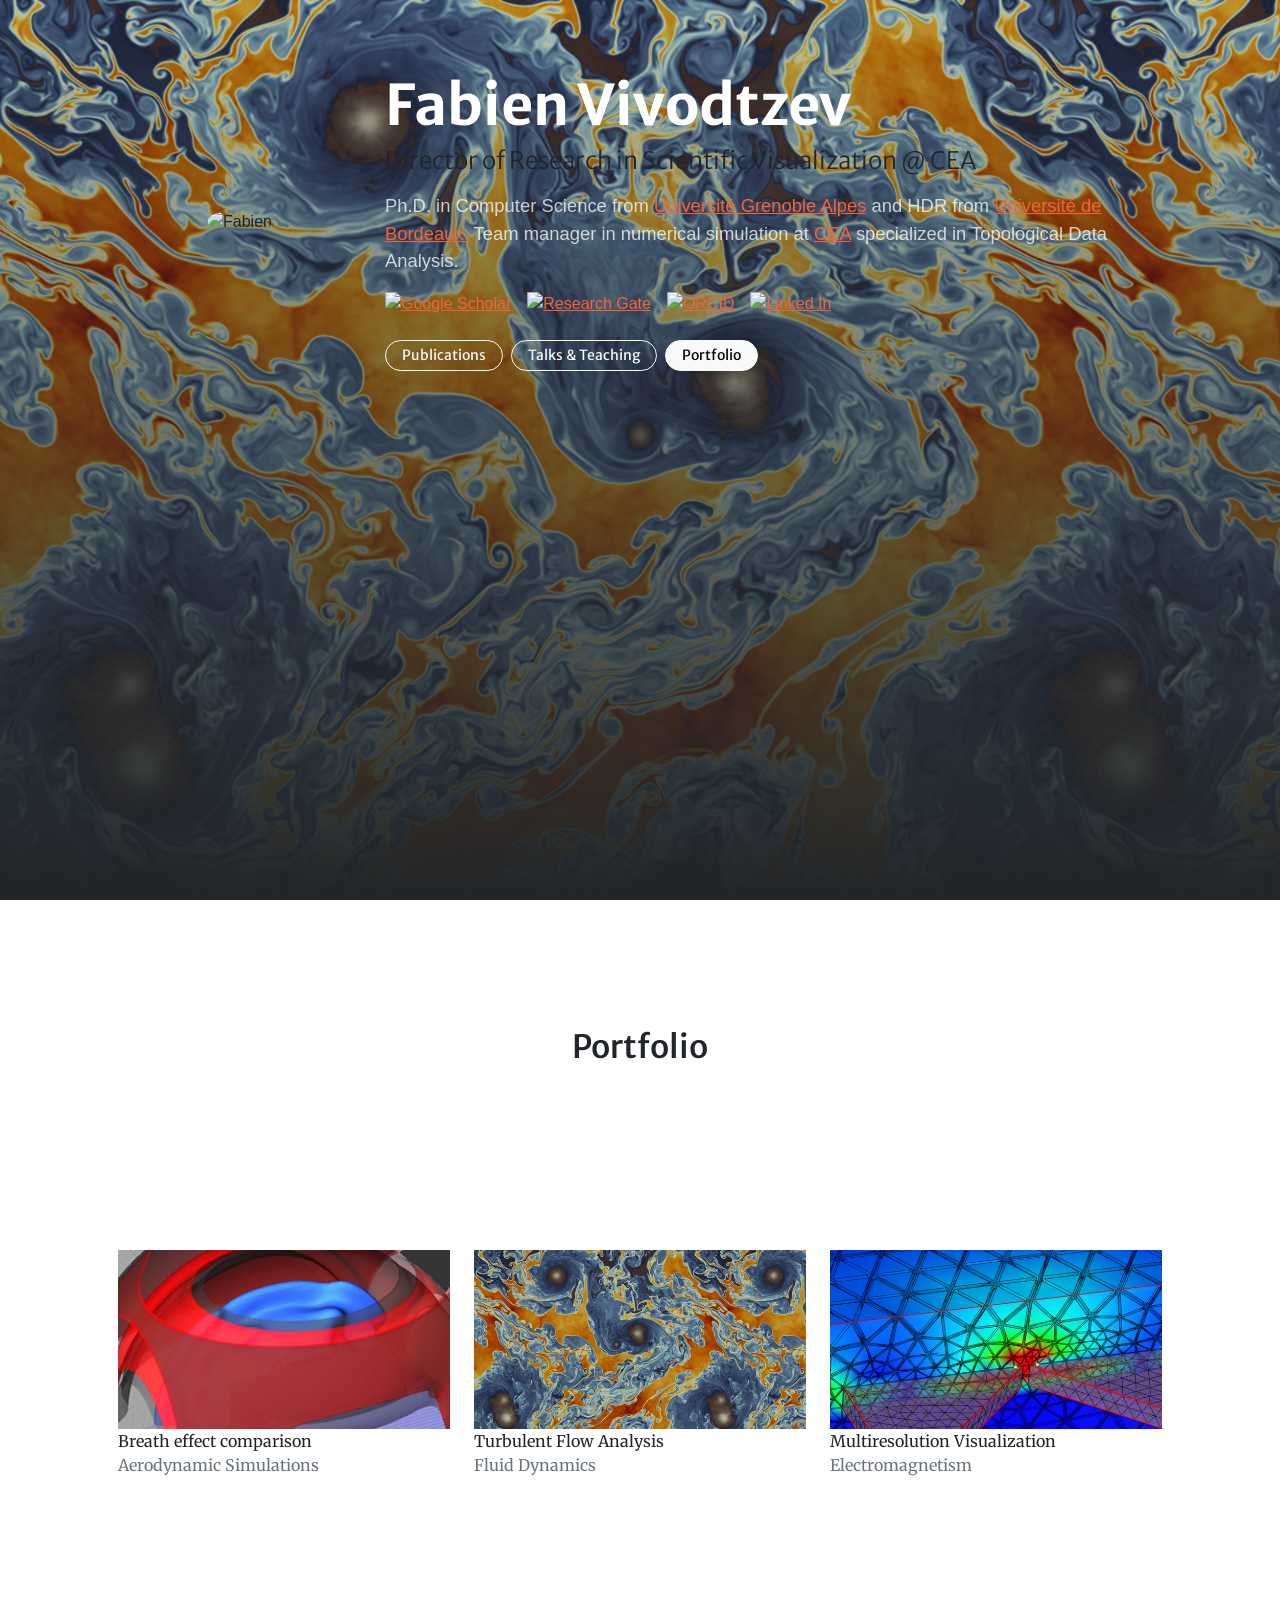
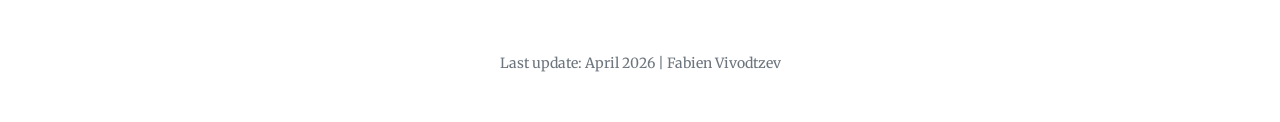
==== portfolio.html @ c3e239fa "new design" ====
<!DOCTYPE html>
<html lang="en">

<head>
    <meta charset="utf-8" />
    <meta name="viewport" content="width=device-width, initial-scale=1, shrink-to-fit=no" />
    <meta name="description" content="Fabien Vivodtzev - Portfolio" />
    <meta name="author" content="Fabien Vivodtzev" />
    <title>Portfolio | Fabien Vivodtzev</title>
    <link rel="icon" type="image/x-icon" href="./img/icone2.png" />

    <link href="https://fonts.googleapis.com/css?family=Merriweather+Sans:400,700" rel="stylesheet" />
    <link href="https://fonts.googleapis.com/css?family=Merriweather:400,300,300italic,400italic,700,700italic" rel="stylesheet" type="text/css" />

    <link href="css/styles.css" rel="stylesheet" />
    <link href="css/mystyle.css" rel="stylesheet" />
</head>

<body id="page-top">



<header class="masthead banner-mode" id="home">
    <div class="container px-4 px-lg-5">
        <div class="row align-items-center">
            <div class="col-md-4 col-lg-3 text-center mb-4 mb-md-0">
                <img src="./img/portrait-5.jpg" class="img-fluid rounded-circle portrait-banner" alt="Fabien">
            </div>
            <div class="col-md-8 col-lg-9 text-md-start text-center">
                <h1 class="text-white fw-bold mb-2">Fabien Vivodtzev</h1>
                <h2 class="text-primary-light mb-3 fs-4 fw-light">Director of Research in Scientific Visualization @ CEA</h2>
                <p class="text-white-75 banner-bio">
                    Ph.D. in Computer Science from <a href="https:">Université Grenoble Alpes</a> and HDR from <a href="https:">Université de Bordeaux.</a>
                    Team manager in numerical simulation at <a href="https://www.cea.fr">CEA</a> specialized in Topological Data Analysis.
                </p>
           


                       <div class="mt-3 d-flex flex-wrap gap-3 justify-content-center justify-content-md-start">
    <a href="https://scholar.google.fr/citations?user=md5jJRoAAAAJ&hl" class="social-btn" title="Google Scholar">
        <img src="./img/icon-google-scholar.png" alt="Google Scholar">
    </a>
   
           <a href="https://www.researchgate.net/profile/Fabien-Vivodtzev" class="social-btn" title="ResearchGate">
        <img src="./img/icon-researchgate.png" alt="Research Gate"> </a>

    <a href="https://orcid.org/0009-0001-5302-5477" class="social-btn" title="ORCID">
        <img src="./img/icon-orcid.png" alt="ORCID">
    </a>

     <a href="https://www.linkedin.com/in/fabien-vivodtzev/" class="social-btn" title="LinkedIn">
        <img src="./img/icon-linkedin.png" alt="Linked In"> </a>


        



</div>





                <div class="mt-4 d-flex flex-wrap gap-2 justify-content-center justify-content-md-start">
                    <a href="index.html" class="btn btn-outline-light btn-sm rounded-pill px-3 ">Publications</a>
                    <a href="talks.html"   class="btn btn-outline-light btn-sm rounded-pill px-3">Talks & Teaching</a>
                    <a href="portfolio.html"    class="btn btn-light btn-sm rounded-pill px-3 shadow-sm">Portfolio</a>
                </div>
                

         


            </div>
        </div>
    </div>
</header>



    <section class="page-section section-banner-dark" id="portfolio">
        <div class="container px-4 px-lg-5">
            <div class="row justify-content-center">
                <div class="col-auto text-center">
                    <div class="d-inline-flex flex-column align-items-center">
                        <div class="d-flex align-items-center gap-3 mb-2">
                            <h2 class="section-title-modern mb-0">Portfolio</h2>
                        </div>
                        <div class="title-underline w-100"></div>
                    </div>
                </div>
            </div>
        </div>
    </section>

    <section class="page-section pt-5">
        <div class="container px-4 px-lg-5">
            <div class="row g-4">
                
                <div class="col-lg-4 col-md-6">
                    <div class="portfolio-item-modern">
                        <a class="portfolio-link" href="./portfolio/fullsize/1.png">
                            <div class="portfolio-hover">
                                <div class="portfolio-hover-content"><i class="fas fa-plus fa-2x"></i></div>
                            </div>
                            <img class="img-fluid portfolio-img" src="./portfolio/thumbnails/1.jpg" alt="Aerodynamic" />
                        </a>
                        <div class="portfolio-caption">
                            <div class="portfolio-caption-heading">Breath effect comparison</div>
                            <div class="portfolio-caption-subheading text-muted">Aerodynamic Simulations</div>
                        </div>
                    </div>
                </div>

                <div class="col-lg-4 col-md-6">
                    <div class="portfolio-item-modern">
                        <a class="portfolio-link" href="./portfolio/fullsize/2.png">
                            <div class="portfolio-hover">
                                <div class="portfolio-hover-content"><i class="fas fa-plus fa-2x"></i></div>
                            </div>
                            <img class="img-fluid portfolio-img" src="./portfolio/thumbnails/2.jpg" alt="Fluid" />
                        </a>
                        <div class="portfolio-caption">
                            <div class="portfolio-caption-heading">Turbulent Flow Analysis</div>
                            <div class="portfolio-caption-subheading text-muted">Fluid Dynamics</div>
                        </div>
                    </div>
                </div>

                <div class="col-lg-4 col-md-6">
                    <div class="portfolio-item-modern">
                        <a class="portfolio-link" href="./portfolio/fullsize/3.png">
                            <div class="portfolio-hover">
                                <div class="portfolio-hover-content"><i class="fas fa-plus fa-2x"></i></div>
                            </div>
                            <img class="img-fluid portfolio-img" src="./portfolio/thumbnails/3.jpg" alt="Electro" />
                        </a>
                        <div class="portfolio-caption">
                            <div class="portfolio-caption-heading">Multiresolution Visualization</div>
                            <div class="portfolio-caption-subheading text-muted">Electromagnetism</div>
                        </div>
                    </div>
                </div>

            </div>
        </div>
    </section>

    <footer class=" py-5">
        <div class="container px-4 px-lg-5">
            <div class="small text-center text-muted">Last update: April 2026 | Fabien Vivodtzev</div>
        </div>
    </footer>

    <script src="js/bootstrap.bundle.min.js"></script>
    <script src="js/scripts.js"></script>
</body>
</html>
---- css/mystyle.css ----
.masthead {
    height: 100vh;
    min-height: 500px;
    /* background-image: url('https://source.unsplash.com/BtbjCFUvBXs/1920x1080'); */
    background-size: cover;
    background-position: center;
    background-repeat: no-repeat;
    font-family: Open Sans, sans-serif;
  }

  .cropped {
    width: 150px; /* width of container */
    height: 600px; /* height of container */
    overflow: hidden;
    border: 5px solid black;
}

.cropped img {
    margin: -10px 0px 0px -180px;
}

.texthead {
  font-size: calc(10% + 1vw + 1vh);
}
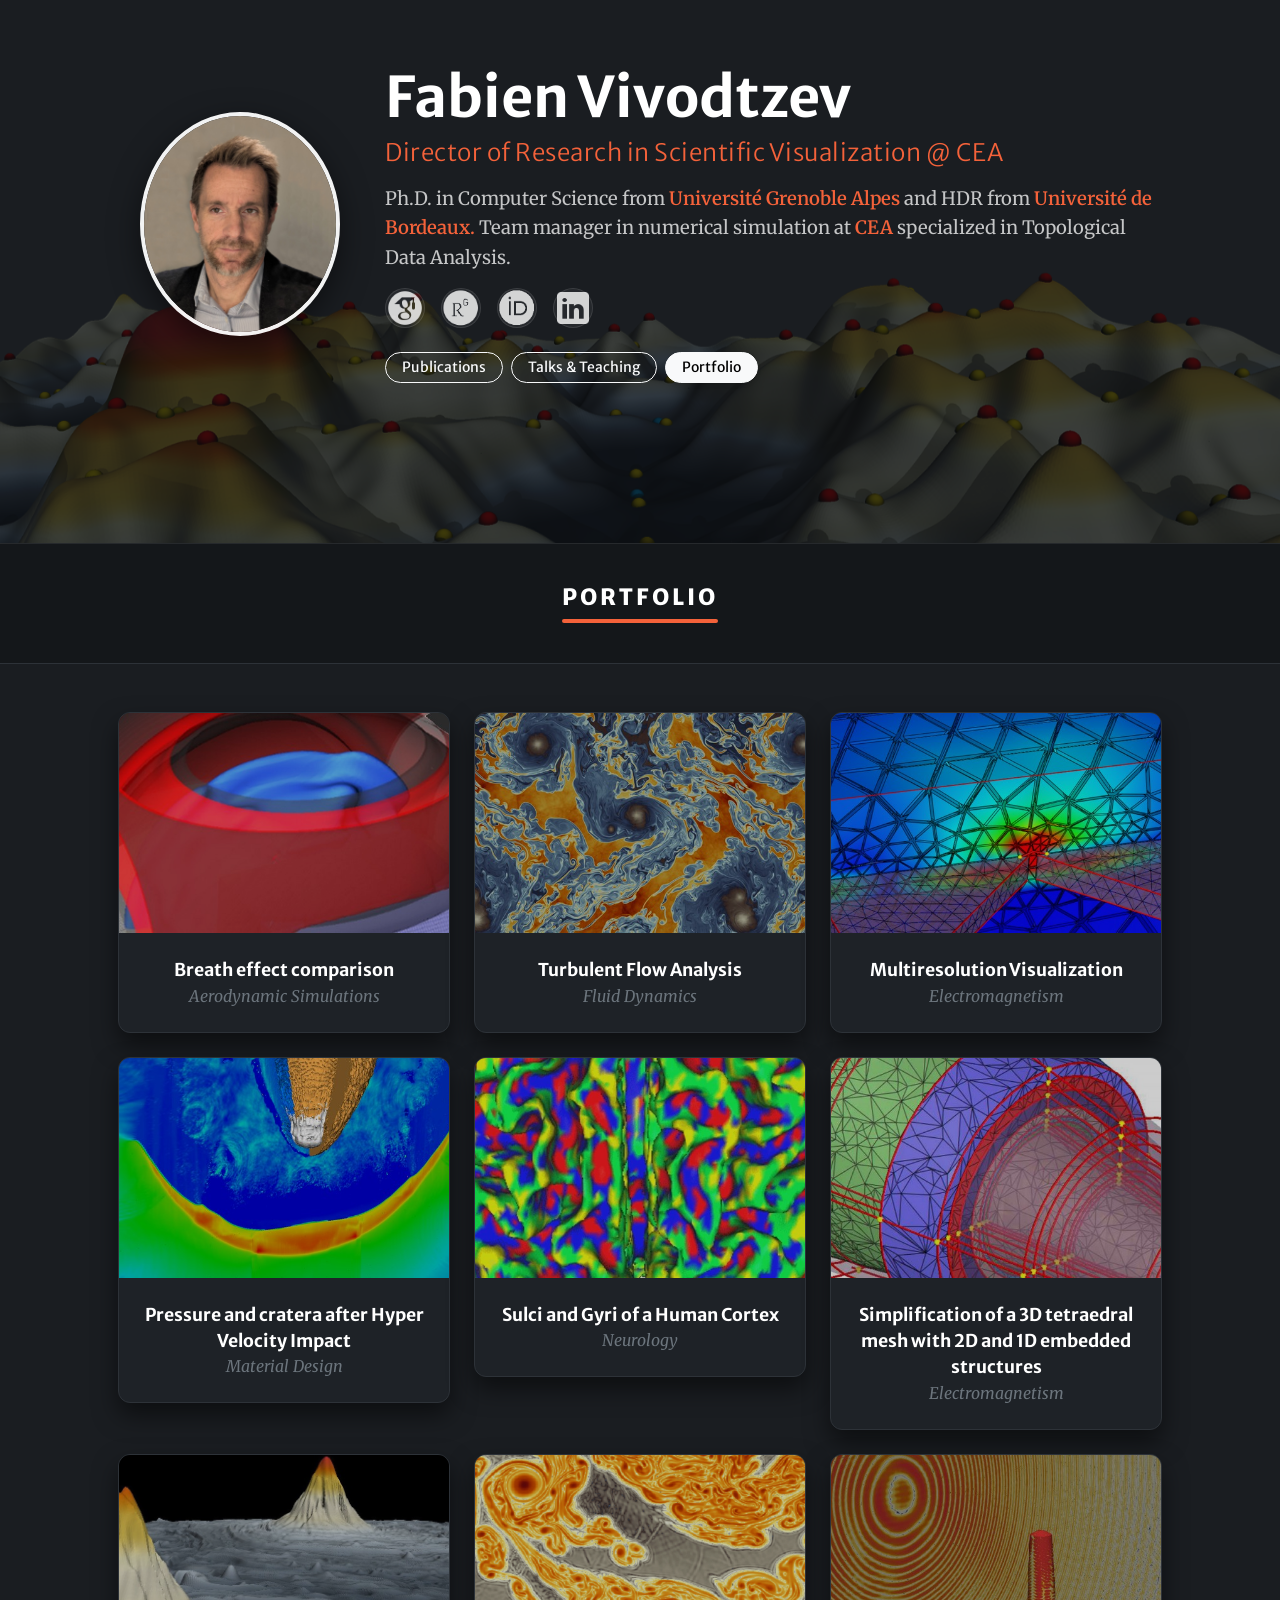
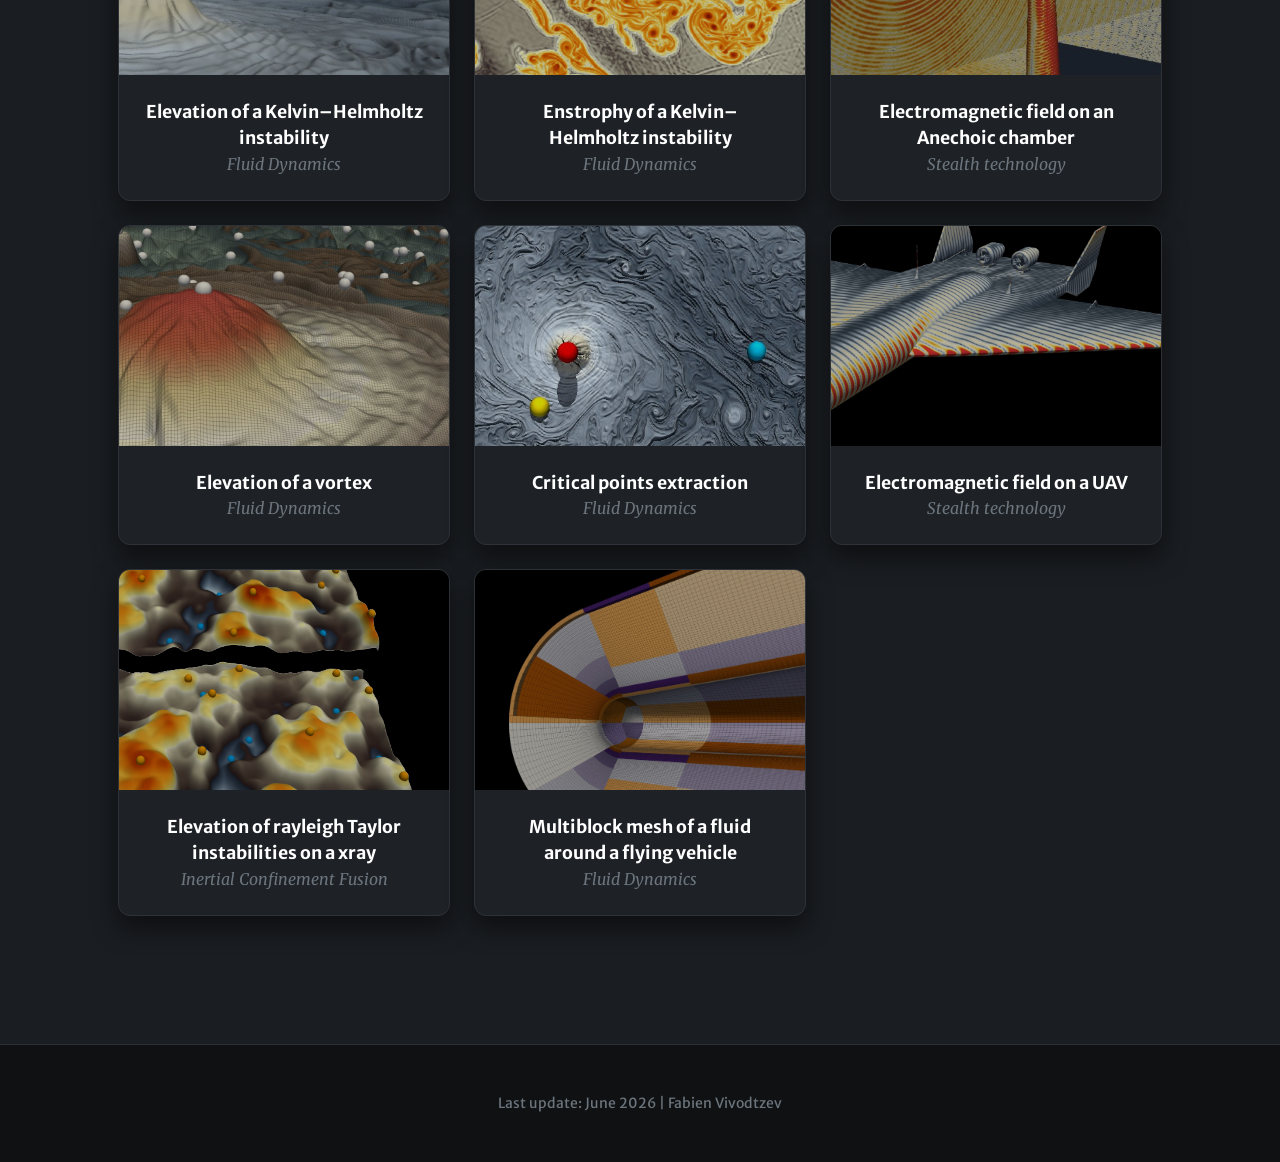
==== commit 71ba07ea: "add pictures to portfolio" ====
--- a/portfolio.html
+++ b/portfolio.html
@@ -143,13 +143,225 @@
                     </div>
                 </div>
 
+
+
+
+
+
+       <div class="col-lg-4 col-md-6">
+                    <div class="portfolio-item-modern">
+                        <a class="portfolio-link" href="./portfolio/fullsize/4.png">
+                            <div class="portfolio-hover">
+                                <div class="portfolio-hover-content"><i class="fas fa-plus fa-2x"></i></div>
+                            </div>
+                            <img class="img-fluid portfolio-img" src="./portfolio/thumbnails/4.jpg" alt="Electro" />
+                        </a>
+                        <div class="portfolio-caption">
+                            <div class="portfolio-caption-heading">Pressure and cratera after Hyper Velocity Impact</div>
+                            <div class="portfolio-caption-subheading text-muted">Material Design</div>
+                        </div>
+                    </div>
+                </div>
+
+
+
+
+       <div class="col-lg-4 col-md-6">
+                    <div class="portfolio-item-modern">
+                        <a class="portfolio-link" href="./portfolio/fullsize/5.jpg">
+                            <div class="portfolio-hover">
+                                <div class="portfolio-hover-content"><i class="fas fa-plus fa-2x"></i></div>
+                            </div>
+                            <img class="img-fluid portfolio-img" src="./portfolio/thumbnails/5.jpg" alt="Electro" />
+                        </a>
+                        <div class="portfolio-caption">
+                            <div class="portfolio-caption-heading">Sulci and Gyri of a Human Cortex</div>
+                            <div class="portfolio-caption-subheading text-muted">Neurology</div>
+                        </div>
+                    </div>
+                </div>
+
+
+       <div class="col-lg-4 col-md-6">
+                    <div class="portfolio-item-modern">
+                        <a class="portfolio-link" href="./portfolio/fullsize/6.jpg">
+                            <div class="portfolio-hover">
+                                <div class="portfolio-hover-content"><i class="fas fa-plus fa-2x"></i></div>
+                            </div>
+                            <img class="img-fluid portfolio-img" src="./portfolio/thumbnails/6.jpg" alt="Electro" />
+                        </a>
+                        <div class="portfolio-caption">
+                            <div class="portfolio-caption-heading">Simplification of a 3D tetraedral mesh with 2D and 1D embedded structures</div>
+                            <div class="portfolio-caption-subheading text-muted">Electromagnetism</div>
+                        </div>
+                    </div>
+                </div>
+
+
+
+       <div class="col-lg-4 col-md-6">
+                    <div class="portfolio-item-modern">
+                        <a class="portfolio-link" href="./portfolio/fullsize/zoom-khi.png">
+                            <div class="portfolio-hover">
+                                <div class="portfolio-hover-content"><i class="fas fa-plus fa-2x"></i></div>
+                            </div>
+                            <img class="img-fluid portfolio-img" src="./portfolio/thumbnails/zoom-khi.jpg" alt="Electro" />
+                        </a>
+                        <div class="portfolio-caption">
+                            <div class="portfolio-caption-heading">Elevation of a Kelvin–Helmholtz instability</div>
+                            <div class="portfolio-caption-subheading text-muted">Fluid Dynamics</div>
+                        </div>
+                    </div>
+                </div>
+
+
+
+       <div class="col-lg-4 col-md-6">
+                    <div class="portfolio-item-modern">
+                        <a class="portfolio-link" href="./portfolio/fullsize/turbulence1.png">
+                            <div class="portfolio-hover">
+                                <div class="portfolio-hover-content"><i class="fas fa-plus fa-2x"></i></div>
+                            </div>
+                            <img class="img-fluid portfolio-img" src="./portfolio/thumbnails/turbulence1.jpg" alt="Electro" />
+                        </a>
+                        <div class="portfolio-caption">
+                            <div class="portfolio-caption-heading">Enstrophy of a Kelvin–Helmholtz instability</div>
+                            <div class="portfolio-caption-subheading text-muted">Fluid Dynamics</div>
+                        </div>
+                    </div>
+                </div>
+
+
+
+
+
+
+       <div class="col-lg-4 col-md-6">
+                    <div class="portfolio-item-modern">
+                        <a class="portfolio-link" href="./portfolio/fullsize/iris.png">
+                            <div class="portfolio-hover">
+                                <div class="portfolio-hover-content"><i class="fas fa-plus fa-2x"></i></div>
+                            </div>
+                            <img class="img-fluid portfolio-img" src="./portfolio/thumbnails/iris.jpg" alt="Electro" />
+                        </a>
+                        <div class="portfolio-caption">
+                            <div class="portfolio-caption-heading">Electromagnetic field on an Anechoic chamber</div>
+                            <div class="portfolio-caption-subheading text-muted">Stealth technology</div>
+                        </div>
+                    </div>
+                </div>
+
+
+
+
+                       <div class="col-lg-4 col-md-6">
+                    <div class="portfolio-item-modern">
+                        <a class="portfolio-link" href="./portfolio/fullsize/morse.png">
+                            <div class="portfolio-hover">
+                                <div class="portfolio-hover-content"><i class="fas fa-plus fa-2x"></i></div>
+                            </div>
+                            <img class="img-fluid portfolio-img" src="./portfolio/thumbnails/morse.jpg" alt="Electro" />
+                        </a>
+                        <div class="portfolio-caption">
+                            <div class="portfolio-caption-heading">Elevation of a vortex </div>
+                            <div class="portfolio-caption-subheading text-muted">Fluid Dynamics</div>
+                        </div>
+                    </div>
+                </div>
+
+
+
+
+                       <div class="col-lg-4 col-md-6">
+                    <div class="portfolio-item-modern">
+                        <a class="portfolio-link" href="./portfolio/fullsize/noise-01-cp.png">
+                            <div class="portfolio-hover">
+                                <div class="portfolio-hover-content"><i class="fas fa-plus fa-2x"></i></div>
+                            </div>
+                            <img class="img-fluid portfolio-img" src="./portfolio/thumbnails/noise-01-cp.jpg" alt="Electro" />
+                        </a>
+                        <div class="portfolio-caption">
+                            <div class="portfolio-caption-heading">Critical points extraction  </div>
+                            <div class="portfolio-caption-subheading text-muted">Fluid Dynamics</div>
+                        </div>
+                    </div>
+                </div>
+
+
+
+
+
+                       <div class="col-lg-4 col-md-6">
+                    <div class="portfolio-item-modern">
+                        <a class="portfolio-link" href="./portfolio/fullsize/uav.png">
+                            <div class="portfolio-hover">
+                                <div class="portfolio-hover-content"><i class="fas fa-plus fa-2x"></i></div>
+                            </div>
+                            <img class="img-fluid portfolio-img" src="./portfolio/thumbnails/uav.jpg" alt="Electro" />
+                        </a>
+                        <div class="portfolio-caption">
+                            <div class="portfolio-caption-heading">Electromagnetic field on a UAV </div>
+                            <div class="portfolio-caption-subheading text-muted">Stealth technology</div>
+                        </div>
+                    </div>
+                </div>
+
+
+
+
+
+                
+
+                       <div class="col-lg-4 col-md-6">
+                    <div class="portfolio-item-modern">
+                        <a class="portfolio-link" href="./portfolio/fullsize/fusion.png">
+                            <div class="portfolio-hover">
+                                <div class="portfolio-hover-content"><i class="fas fa-plus fa-2x"></i></div>
+                            </div>
+                            <img class="img-fluid portfolio-img" src="./portfolio/thumbnails/fusion.jpg" alt="Electro" />
+                        </a>
+                        <div class="portfolio-caption">
+                            <div class="portfolio-caption-heading">Elevation of rayleigh Taylor instabilities on a xray </div>
+                            <div class="portfolio-caption-subheading text-muted">Inertial Confinement Fusion</div>
+                        </div>
+                    </div>
+                </div>
+
+
+
+
+
+                
+
+                       <div class="col-lg-4 col-md-6">
+                    <div class="portfolio-item-modern">
+                        <a class="portfolio-link" href="./portfolio/fullsize/multiblock.png">
+                            <div class="portfolio-hover">
+                                <div class="portfolio-hover-content"><i class="fas fa-plus fa-2x"></i></div>
+                            </div>
+                            <img class="img-fluid portfolio-img" src="./portfolio/thumbnails/multiblock.jpg" alt="Electro" />
+                        </a>
+                        <div class="portfolio-caption">
+                            <div class="portfolio-caption-heading">Multiblock mesh of a fluid around a flying vehicle</div>
+                            <div class="portfolio-caption-subheading text-muted">Fluid Dynamics</div>
+                        </div>
+                    </div>
+                </div>
+
+
+
+
+
+
+
+
             </div>
         </div>
     </section>
 
     <footer class=" py-5">
         <div class="container px-4 px-lg-5">
-            <div class="small text-center text-muted">Last update: April 2026 | Fabien Vivodtzev</div>
+            <div class="small text-center text-muted">Last update: June 2026 | Fabien Vivodtzev</div>
         </div>
     </footer>
 
--- a/css/mystyle.css
+++ b/css/mystyle.css
@@ -1,24 +1,305 @@
-.masthead {
-    height: 100vh;
-    min-height: 500px;
-    /* background-image: url('https://source.unsplash.com/BtbjCFUvBXs/1920x1080'); */
-    background-size: cover;
-    background-position: center;
-    background-repeat: no-repeat;
-    font-family: Open Sans, sans-serif;
-  }
-
-  .cropped {
-    width: 150px; /* width of container */
-    height: 600px; /* height of container */
-    overflow: hidden;
-    border: 5px solid black;
-}
-
-.cropped img {
-    margin: -10px 0px 0px -180px;
-}
-
-.texthead {
-  font-size: calc(10% + 1vw + 1vh);
+/* --- CONFIGURATION GLOBALE SOMBRE --- */
+body {
+    background-color: #1a1d21 !important; /* Fond anthracite très sombre */
+    color: #e9ecef !important; /* Texte gris clair pour le confort visuel */
+    font-family: 'Merriweather Sans', sans-serif;
+}
+
+/* Portrait adaptatif */
+.portrait-banner {
+    max-width: 200px;
+    height: auto;
+    border: 4px solid rgba(255, 255, 255, 0.945);
+    box-shadow: 0 10px 30px rgba(0,0,0,0.5);
+    transition: transform 0.3s ease;
+}
+
+.portrait-banner:hover {
+    transform: scale(1.02);
+}
+
+.text-primary-light {
+    color: #f4623a; /* Orange signature */
+    letter-spacing: 0.5px;
+}
+
+
+
+
+/* --- HEADER / BANDEAU AVEC IMAGE EN BAS --- */
+header.masthead.banner-mode {
+    position: relative; /* Obligatoire pour le positionnement absolu de l'image */
+    height: auto; 
+    min-height: 40vh; /* Augmenté pour donner de l'espace à l'image */
+    padding: 4rem 0 10rem 0; /* Plus de padding en bas pour ne pas masquer le texte */
+    display: flex;
+    align-items: center;
+    border-bottom: 1px solid rgba(255, 255, 255, 0.05);
+    overflow: hidden; /* Empêche l'image de dépasser */
+}
+
+/* Nouveau calque pour l'image de fond */
+header.masthead.banner-mode::after {
+    content: "";
+    position: absolute;
+    bottom: 0; /* Coller en bas */
+    left: 0;
+    width: 100%;
+    height: 100%; /* Couvre toute la hauteur pour l'effet de dégradé */
+    
+    /* Image de fond (image_1.png) */
+    background-image: url('../img/background-head.png'); /* Vérifiez le chemin et l'extension */
+    background-size: cover; /* Toute la largeur, rogne dynamiquement */
+    background-position: bottom; /* Aligné sur le bas */
+    background-repeat: no-repeat;
+    
+    /* Mixe la couleur sombre avec l'image pour l'effet d'intégration */
+    mix-blend-mode: soft-light;
+    opacity: 0.8; /* Légère transparence pour le thème sombre */
+    z-index: 0;
+}
+
+/* Garantit que le contenu est bien au-dessus de l'image */
+header.masthead.banner-mode .container {
+    z-index: 1;
+    position: relative;
+}
+
+
+
+
+
+
+
+
+
+
+.banner-bio {
+    font-size: 1.1rem;
+    line-height: 1.6;
+    max-width: 800px;
+    color: #ced4da;
+    font-family: 'Merriweather', serif;
+}
+
+.banner-bio a {
+    color: #f4623a;
+    text-decoration: none;
+    font-weight: 600;
+}
+
+.banner-bio a:hover {
+    text-decoration: underline;
+}
+
+/* --- SECTIONS DE TITRE --- */
+.section-banner-dark {
+    background: #14171a;
+    padding: 2.5rem 0 !important;
+    border-bottom: 1px solid #2d3238;
+}
+
+.section-title-modern {
+    color: #ffffff;
+    font-weight: 800;
+    text-transform: uppercase;
+    letter-spacing: 3px;
+    font-size: 1.4rem;
+    margin-bottom: 0.5rem;
+}
+
+.title-underline {
+    height: 4px;
+    width: 60px;
+    background-color: #f4623a;
+    border-radius: 2px;
+}
+
+/* ------------------------------------------------*/
+/* --- ÉLÉMENTS DE RECHERCHE / ARTICLES --- */
+/* ------------------------------------------------*/
+.research-item {
+    padding: 1.5rem;
+    margin-bottom: 1.2rem;
+    border-radius: 12px;
+    background-color: #383d45; /* Cartes en relief sombre */
+    border: 1px solid #2d3238;
+    box-shadow: 0 5px 15px rgba(0, 0, 0, 0.4);
+    transition: all 0.3s ease;
+}
+
+.research-item:hover {
+    background-color: #252a30;
+    border-color: #f4623a;
+    box-shadow: 0 8px 25px rgba(0, 0, 0, 0.6);
+    transform: translateY(-3px);
+}
+
+.publication-thumb {
+    /* border-radius: 8px; */
+    /*box-shadow: 0 4px 10px rgba(0,0,0,0.5);*/
+    max-height: 120px;
+    object-fit: cover;
+}
+
+.entry-title {
+    color: #ffffff;
+    font-size: 1.15rem;
+}
+
+.research-item p.text-muted {
+    color: #adb5bd !important;
+}
+
+.btn-entry {
+    color: #ced4da;
+    border-color: #495057;
+    background: transparent;
+    transition: all 0.2s;
+}
+
+.btn-entry:hover {
+    background-color: #f4623a;
+    border-color: #f4623a;
+    color: white;
+}
+
+
+
+
+
+
+
+
+
+/* ------------------------------------------------*/
+/* Style des boutons sociaux sous la navigation */
+/* ------------------------------------------------*/
+.social-btn {
+    display: inline-flex;
+    align-items: center;
+    justify-content: center;
+    width: 40px;
+    height: 40px;
+    background-color: rgba(255, 255, 255, 0.05);
+    border: 1px solid rgba(255, 255, 255, 0.1);
+    border-radius: 50%;
+    transition: all 0.3s ease;
+    padding: 0px; /* Ajuste la taille de l'icône à l'intérieur */
+}
+
+.social-btn img {
+    width: 100%;
+    height: 100%;
+    object-fit: contain;
+    /* Si votre icône est noire, cette ligne la rendra blanche pour le mode sombre */
+    filter: brightness(0) invert(1); 
+    opacity: 0.8;
+}
+
+.social-btn:hover {
+    background-color: rgba(244, 98, 58, 0.2); /* Fond orange transparent au survol */
+    border-color: #f4623a;
+    transform: translateY(-3px);
+}
+
+.social-btn:hover img {
+    filter: brightness(1) invert(1);
+    opacity: 1;
+}
+
+
+
+
+
+
+
+/* --- SÉPARATEUR D'ANNÉES --- */
+.year-divider {
+    display: flex;
+    align-items: center;
+    margin: 3rem 0 2rem 0;
+}
+
+.year-label {
+    font-weight: 700;
+    color: #fff;
+    background-color: #f4623a;
+    padding: 0.3rem 1.2rem;
+    border-radius: 50px;
+    z-index: 1;
+}
+
+.year-line {
+    flex-grow: 1;
+    height: 2px;
+    margin-left: -10px;
+    background: linear-gradient(to right, #f4623a 0%, #121416 100%);
+}
+
+/* --- PORTFOLIO --- */
+.portfolio-item-modern {
+    background-color: #1e2227;
+    border-radius: 12px;
+    border: 1px solid #2d3238;
+    overflow: hidden;
+    transition: all 0.3s ease;
+    box-shadow: 0 12px 25px rgba(0,0,0,0.5);
+}
+
+.portfolio-item-modern:hover {
+    transform: translateY(-5px);
+    border-color: #f4623a;
+}
+
+.portfolio-img {
+    width: 100%;
+    height: 220px;
+    object-fit: cover;
+    filter: brightness(0.8);
+    transition: filter 0.3s;
+}
+
+.portfolio-item-modern:hover .portfolio-img {
+    filter: brightness(1);
+}
+
+.portfolio-caption {
+    padding: 1.5rem;
+    text-align: center;
+}
+
+.portfolio-caption-heading {
+    font-size: 1.1rem;
+    font-weight: 700;
+    color: #ffffff;
+}
+
+.portfolio-caption-subheading {
+    font-style: italic;
+    font-family: 'Merriweather', serif;
+}
+
+/* --- FOOTER --- */
+footer {
+    background-color: #0f1113 !important;
+    border-top: 1px solid #2d3238;
+}
+
+footer .text-muted {
+    color: #6c757d !important;
+}
+
+/* --- RESPONSIVE --- */
+@media (max-width: 768px) {
+    header.masthead.banner-mode {
+        padding: 2rem 0;
+    }
+    .portrait-banner {
+        max-width: 120px;
+        margin-bottom: 1rem;
+    }
+    .section-title-modern {
+        font-size: 1.2rem;
+    }
 }
